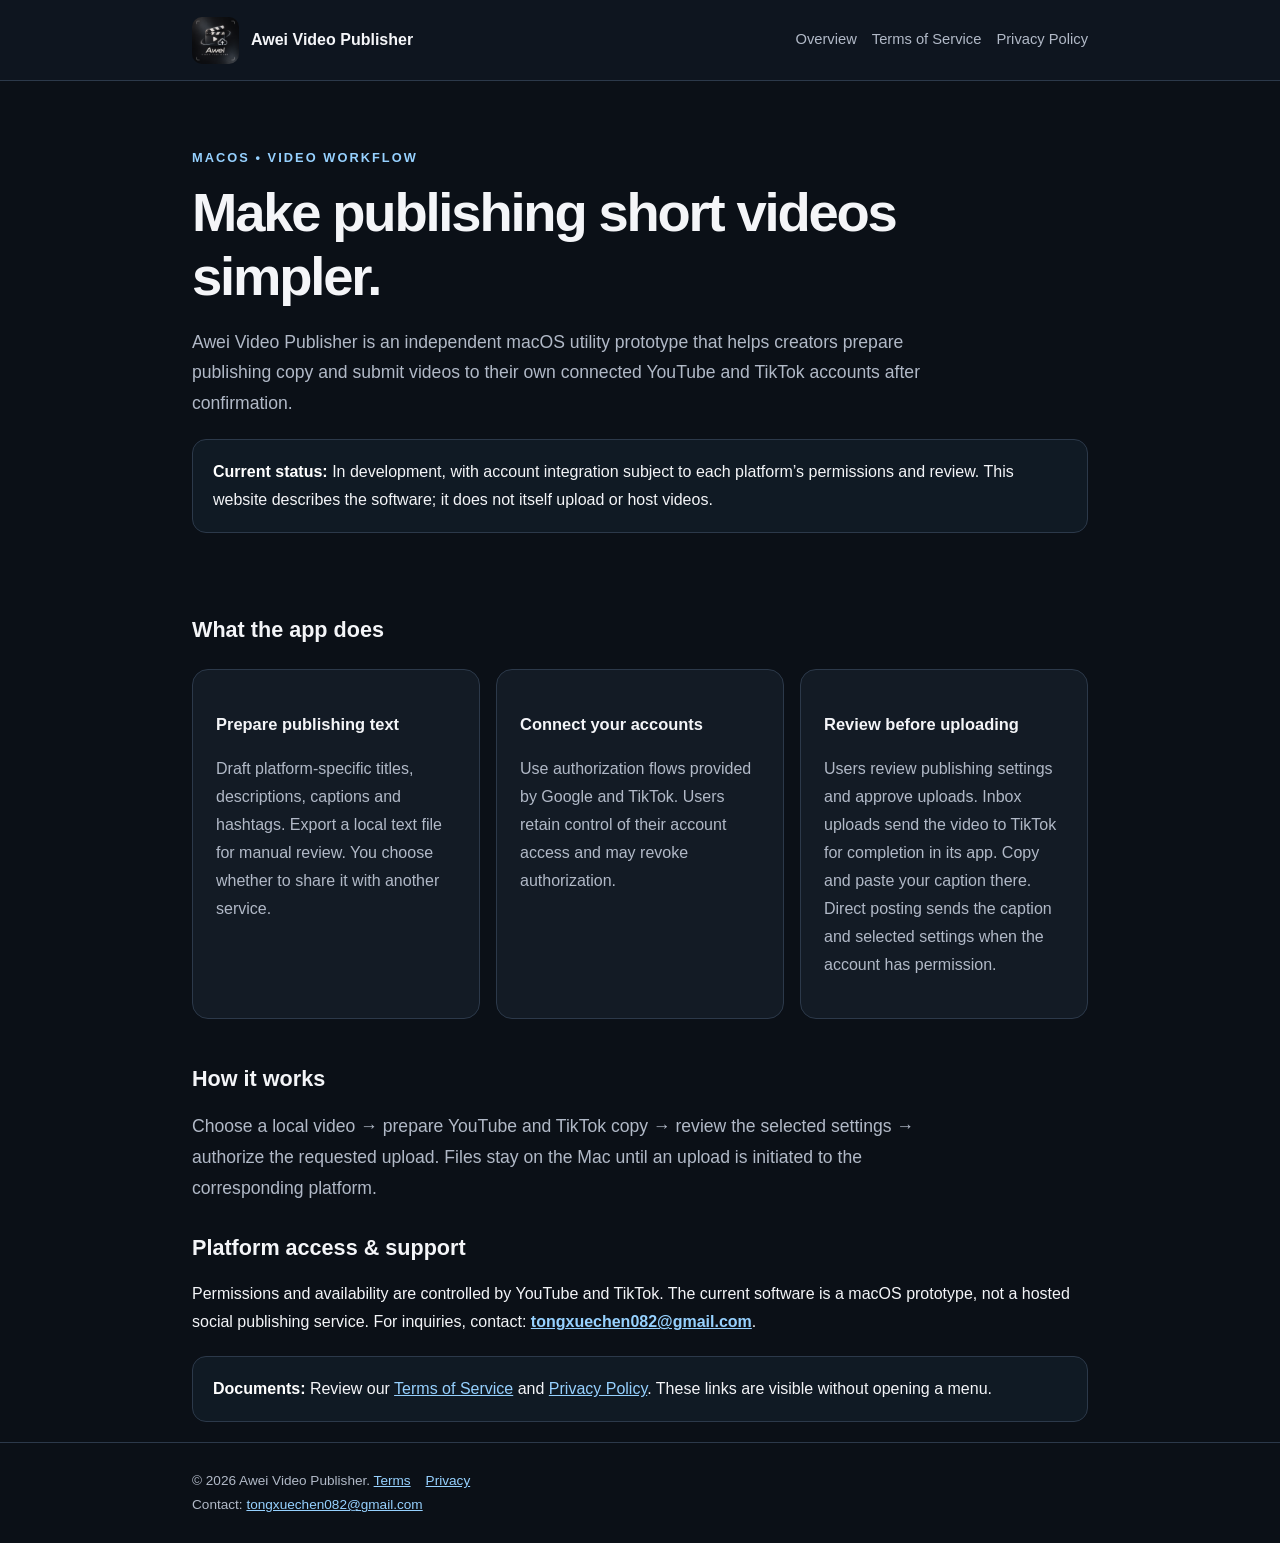
==== index.html @ 95f36ce0 "Add files via upload" ====
<!doctype html><html lang="en"><head><meta charset="utf-8"><meta name="viewport" content="width=device-width, initial-scale=1"><meta name="robots" content="index,follow"><title>Overview | Awei Video Publisher</title><link rel="icon" href="app-icon.png"><link rel="stylesheet" href="style.css"></head><body><header class="mast"><div class="wrap nav"><a class="brand" href="index.html"><img src="app-icon.png" alt="Awei Video Publisher icon"><span>Awei Video Publisher</span></a><nav class="links" aria-label="Main navigation"><a href="index.html">Overview</a><a href="terms.html">Terms of Service</a><a href="privacy.html">Privacy Policy</a></nav></div></header><main class="wrap"><section class="hero"><div class="eyebrow">macOS • Video workflow</div><h1>Make publishing short videos simpler.</h1><p class="lede">Awei Video Publisher is an independent macOS utility prototype that helps creators prepare publishing copy and submit videos to their own connected YouTube and TikTok accounts after confirmation.</p><p class="note"><strong>Current status:</strong> In development, with account integration subject to each platform’s permissions and review. This website describes the software; it does not itself upload or host videos.</p></section><section><h2>What the app does</h2><div class="cards"><article class="card"><h3>Prepare publishing text</h3><p>Draft platform-specific titles, descriptions, captions and hashtags. Export a local text file for manual review. You choose whether to share it with another service.</p></article><article class="card"><h3>Connect your accounts</h3><p>Use authorization flows provided by Google and TikTok. Users retain control of their account access and may revoke authorization.</p></article><article class="card"><h3>Review before uploading</h3><p>Users review publishing settings and approve uploads. Inbox uploads send the video to TikTok for completion in its app. Copy and paste your caption there. Direct posting sends the caption and selected settings when the account has permission.</p></article></div></section><section><h2>How it works</h2><p class="lede">Choose a local video → prepare YouTube and TikTok copy → review the selected settings → authorize the requested upload. Files stay on the Mac until an upload is initiated to the corresponding platform.</p><h2>Platform access &amp; support</h2><p>Permissions and availability are controlled by YouTube and TikTok. The current software is a macOS prototype, not a hosted social publishing service. For inquiries, contact: <strong><a href="mailto:tongxuechen082@gmail.com">tongxuechen082@gmail.com</a></strong>.</p></section><section class="note"><strong>Documents:</strong> Review our <a href="terms.html">Terms of Service</a> and <a href="privacy.html">Privacy Policy</a>. These links are visible without opening a menu.</section></main><footer><div class="wrap">© 2026 Awei Video Publisher. <a href="terms.html">Terms</a><a href="privacy.html">Privacy</a><div>Contact: <a href="mailto:tongxuechen082@gmail.com">tongxuechen082@gmail.com</a></div></div></footer></body></html>
---- style.css ----
:root{color-scheme:dark;--bg:#0b1017;--panel:#131b25;--fg:#f4f5f8;--muted:#b1b9c7;--border:#2c394a;--accent:#96d1ff}
*{box-sizing:border-box}html{scroll-behavior:smooth}body{margin:0;background:var(--bg);color:var(--fg);font-family:-apple-system,BlinkMacSystemFont,"Segoe UI","Noto Sans TC",sans-serif;line-height:1.75}
a{color:var(--accent)}.wrap{max-width:940px;padding:0 22px;margin:0 auto}.mast{border-bottom:1px solid var(--border);background:#0e151f}.nav{min-height:80px;display:flex;justify-content:space-between;align-items:center;gap:24px;flex-wrap:wrap}.brand{display:flex;align-items:center;gap:12px;color:var(--fg);font-weight:750;text-decoration:none}.brand img{width:47px;height:47px;border-radius:10px}.links{display:flex;flex-wrap:wrap;gap:15px}.links a{text-decoration:none;color:var(--muted);font-size:.92rem}.links a:hover{color:white}.hero{padding:66px 0 32px}.eyebrow{color:var(--accent);font-weight:700;font-size:.8rem;letter-spacing:.16em;text-transform:uppercase}h1{font-size:clamp(2.1rem,5vw,3.4rem);line-height:1.17;letter-spacing:-.04em;margin:12px 0 18px}h2{font-size:1.35rem;margin-top:30px;line-height:1.35}h3{font-size:1.03rem}.lede{font-size:1.1rem;max-width:750px;color:var(--muted)}.note{margin:20px 0;padding:18px 20px;border:1px solid var(--border);background:#101a24;border-radius:14px}.note strong{color:#fff}.cards{display:grid;grid-template-columns:repeat(auto-fit,minmax(215px,1fr));gap:16px;margin:25px 0 45px}.card{border:1px solid var(--border);background:var(--panel);padding:23px;border-radius:16px}.card p,.legal p,.legal li{color:var(--muted)}.legal{padding:45px 0 80px}.legal h1{font-size:2.7rem}.legal li{margin:9px 0}footer{border-top:1px solid var(--border);padding:26px 0;color:var(--muted);font-size:.85rem}footer a{margin-right:15px}.warning{background:#2b261b;border:1px solid #82623b;border-radius:12px;padding:12px 16px;color:#ffe5b5}kbd{font-family:monospace;background:#222b37;border-radius:4px;padding:2px 5px}::selection{background:#244e6a;color:white}@media(max-width:600px){.nav{padding:14px 0}.hero{padding:44px 0 20px}}
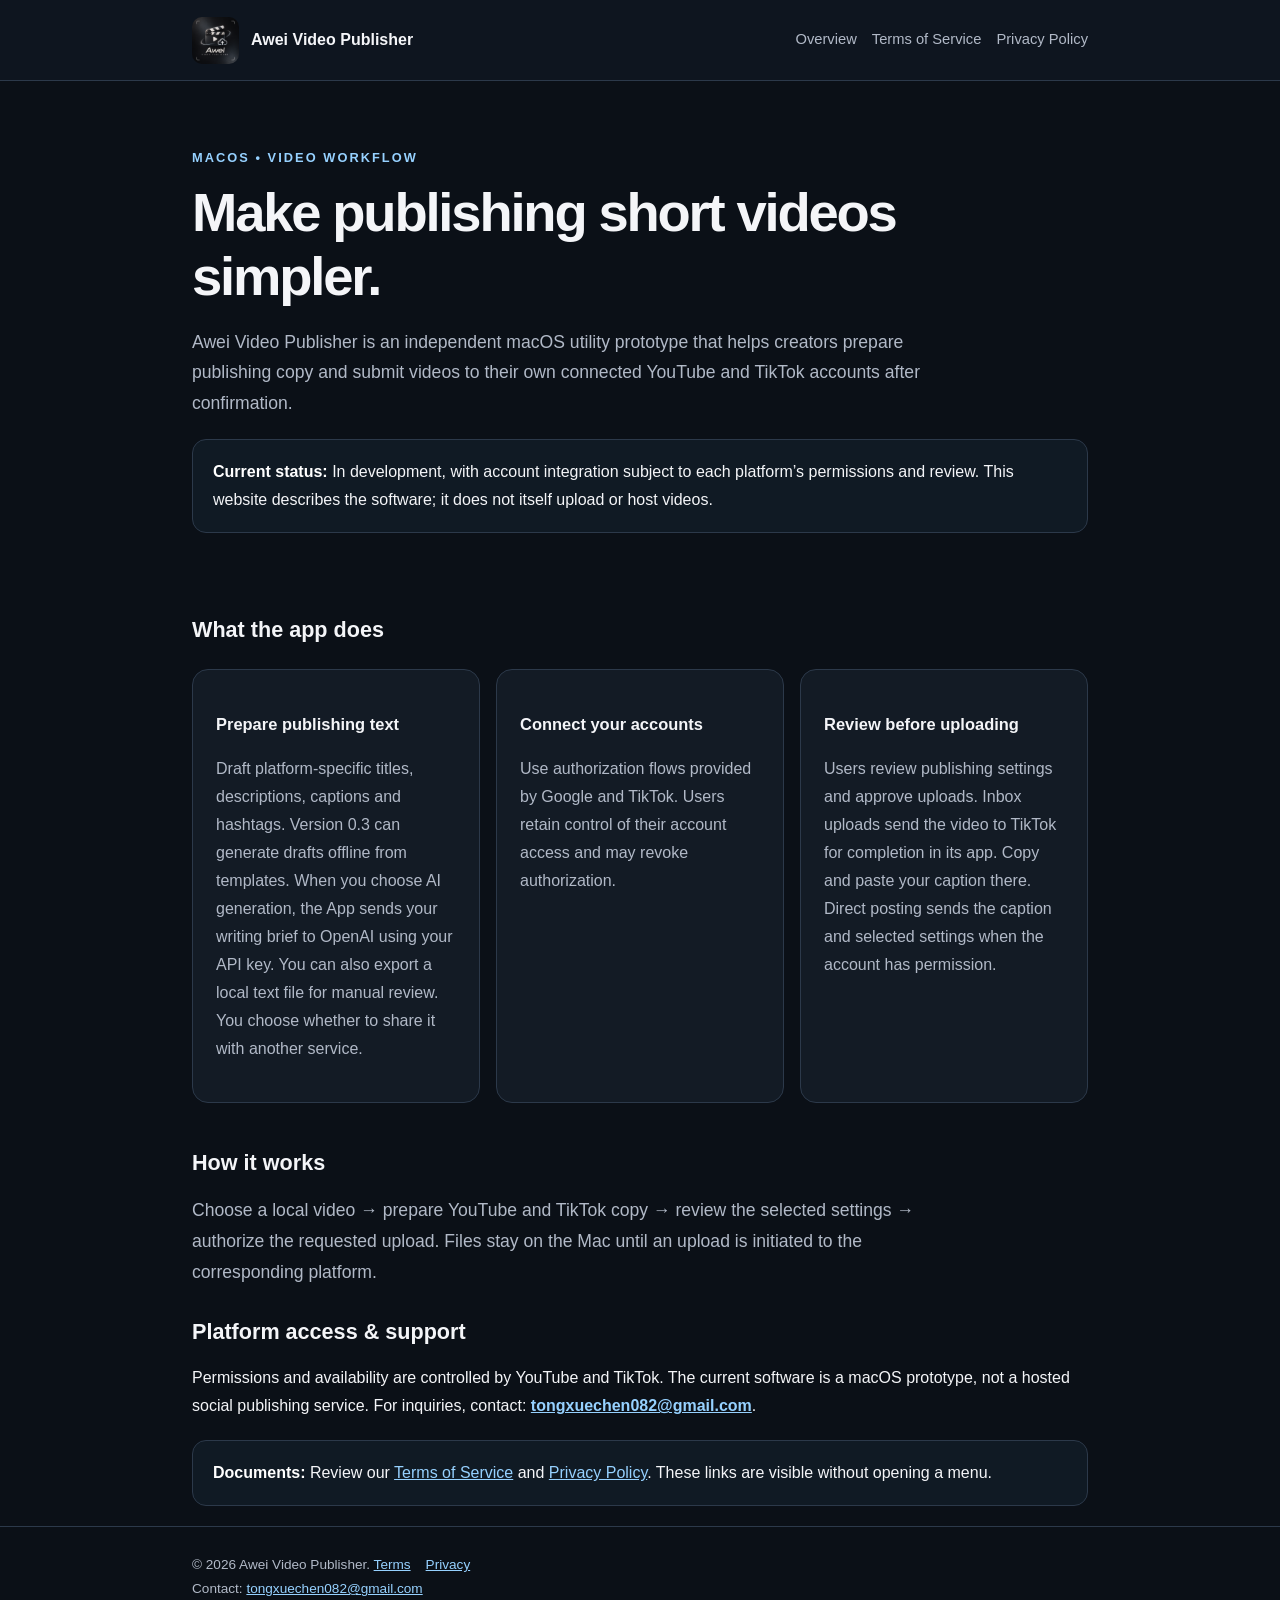
==== commit 8c491a59: "Update website and policies for version 0.3" ====
--- a/index.html
+++ b/index.html
@@ -1 +1 @@
-<!doctype html><html lang="en"><head><meta charset="utf-8"><meta name="viewport" content="width=device-width, initial-scale=1"><meta name="robots" content="index,follow"><title>Overview | Awei Video Publisher</title><link rel="icon" href="app-icon.png"><link rel="stylesheet" href="style.css"></head><body><header class="mast"><div class="wrap nav"><a class="brand" href="index.html"><img src="app-icon.png" alt="Awei Video Publisher icon"><span>Awei Video Publisher</span></a><nav class="links" aria-label="Main navigation"><a href="index.html">Overview</a><a href="terms.html">Terms of Service</a><a href="privacy.html">Privacy Policy</a></nav></div></header><main class="wrap"><section class="hero"><div class="eyebrow">macOS • Video workflow</div><h1>Make publishing short videos simpler.</h1><p class="lede">Awei Video Publisher is an independent macOS utility prototype that helps creators prepare publishing copy and submit videos to their own connected YouTube and TikTok accounts after confirmation.</p><p class="note"><strong>Current status:</strong> In development, with account integration subject to each platform’s permissions and review. This website describes the software; it does not itself upload or host videos.</p></section><section><h2>What the app does</h2><div class="cards"><article class="card"><h3>Prepare publishing text</h3><p>Draft platform-specific titles, descriptions, captions and hashtags. Export a local text file for manual review. You choose whether to share it with another service.</p></article><article class="card"><h3>Connect your accounts</h3><p>Use authorization flows provided by Google and TikTok. Users retain control of their account access and may revoke authorization.</p></article><article class="card"><h3>Review before uploading</h3><p>Users review publishing settings and approve uploads. Inbox uploads send the video to TikTok for completion in its app. Copy and paste your caption there. Direct posting sends the caption and selected settings when the account has permission.</p></article></div></section><section><h2>How it works</h2><p class="lede">Choose a local video → prepare YouTube and TikTok copy → review the selected settings → authorize the requested upload. Files stay on the Mac until an upload is initiated to the corresponding platform.</p><h2>Platform access &amp; support</h2><p>Permissions and availability are controlled by YouTube and TikTok. The current software is a macOS prototype, not a hosted social publishing service. For inquiries, contact: <strong><a href="mailto:tongxuechen082@gmail.com">tongxuechen082@gmail.com</a></strong>.</p></section><section class="note"><strong>Documents:</strong> Review our <a href="terms.html">Terms of Service</a> and <a href="privacy.html">Privacy Policy</a>. These links are visible without opening a menu.</section></main><footer><div class="wrap">© 2026 Awei Video Publisher. <a href="terms.html">Terms</a><a href="privacy.html">Privacy</a><div>Contact: <a href="mailto:tongxuechen082@gmail.com">tongxuechen082@gmail.com</a></div></div></footer></body></html>+<!doctype html><html lang="en"><head><meta charset="utf-8"><meta name="viewport" content="width=device-width, initial-scale=1"><meta name="robots" content="index,follow"><title>Overview | Awei Video Publisher</title><link rel="icon" href="app-icon.png"><link rel="stylesheet" href="style.css"></head><body><header class="mast"><div class="wrap nav"><a class="brand" href="index.html"><img src="app-icon.png" alt="Awei Video Publisher icon"><span>Awei Video Publisher</span></a><nav class="links" aria-label="Main navigation"><a href="index.html">Overview</a><a href="terms.html">Terms of Service</a><a href="privacy.html">Privacy Policy</a></nav></div></header><main class="wrap"><section class="hero"><div class="eyebrow">macOS • Video workflow</div><h1>Make publishing short videos simpler.</h1><p class="lede">Awei Video Publisher is an independent macOS utility prototype that helps creators prepare publishing copy and submit videos to their own connected YouTube and TikTok accounts after confirmation.</p><p class="note"><strong>Current status:</strong> In development, with account integration subject to each platform’s permissions and review. This website describes the software; it does not itself upload or host videos.</p></section><section><h2>What the app does</h2><div class="cards"><article class="card"><h3>Prepare publishing text</h3><p>Draft platform-specific titles, descriptions, captions and hashtags. Version 0.3 can generate drafts offline from templates. When you choose AI generation, the App sends your writing brief to OpenAI using your API key. You can also export a local text file for manual review. You choose whether to share it with another service.</p></article><article class="card"><h3>Connect your accounts</h3><p>Use authorization flows provided by Google and TikTok. Users retain control of their account access and may revoke authorization.</p></article><article class="card"><h3>Review before uploading</h3><p>Users review publishing settings and approve uploads. Inbox uploads send the video to TikTok for completion in its app. Copy and paste your caption there. Direct posting sends the caption and selected settings when the account has permission.</p></article></div></section><section><h2>How it works</h2><p class="lede">Choose a local video → prepare YouTube and TikTok copy → review the selected settings → authorize the requested upload. Files stay on the Mac until an upload is initiated to the corresponding platform.</p><h2>Platform access &amp; support</h2><p>Permissions and availability are controlled by YouTube and TikTok. The current software is a macOS prototype, not a hosted social publishing service. For inquiries, contact: <strong><a href="mailto:tongxuechen082@gmail.com">tongxuechen082@gmail.com</a></strong>.</p></section><section class="note"><strong>Documents:</strong> Review our <a href="terms.html">Terms of Service</a> and <a href="privacy.html">Privacy Policy</a>. These links are visible without opening a menu.</section></main><footer><div class="wrap">© 2026 Awei Video Publisher. <a href="terms.html">Terms</a><a href="privacy.html">Privacy</a><div>Contact: <a href="mailto:tongxuechen082@gmail.com">tongxuechen082@gmail.com</a></div></div></footer></body></html>
